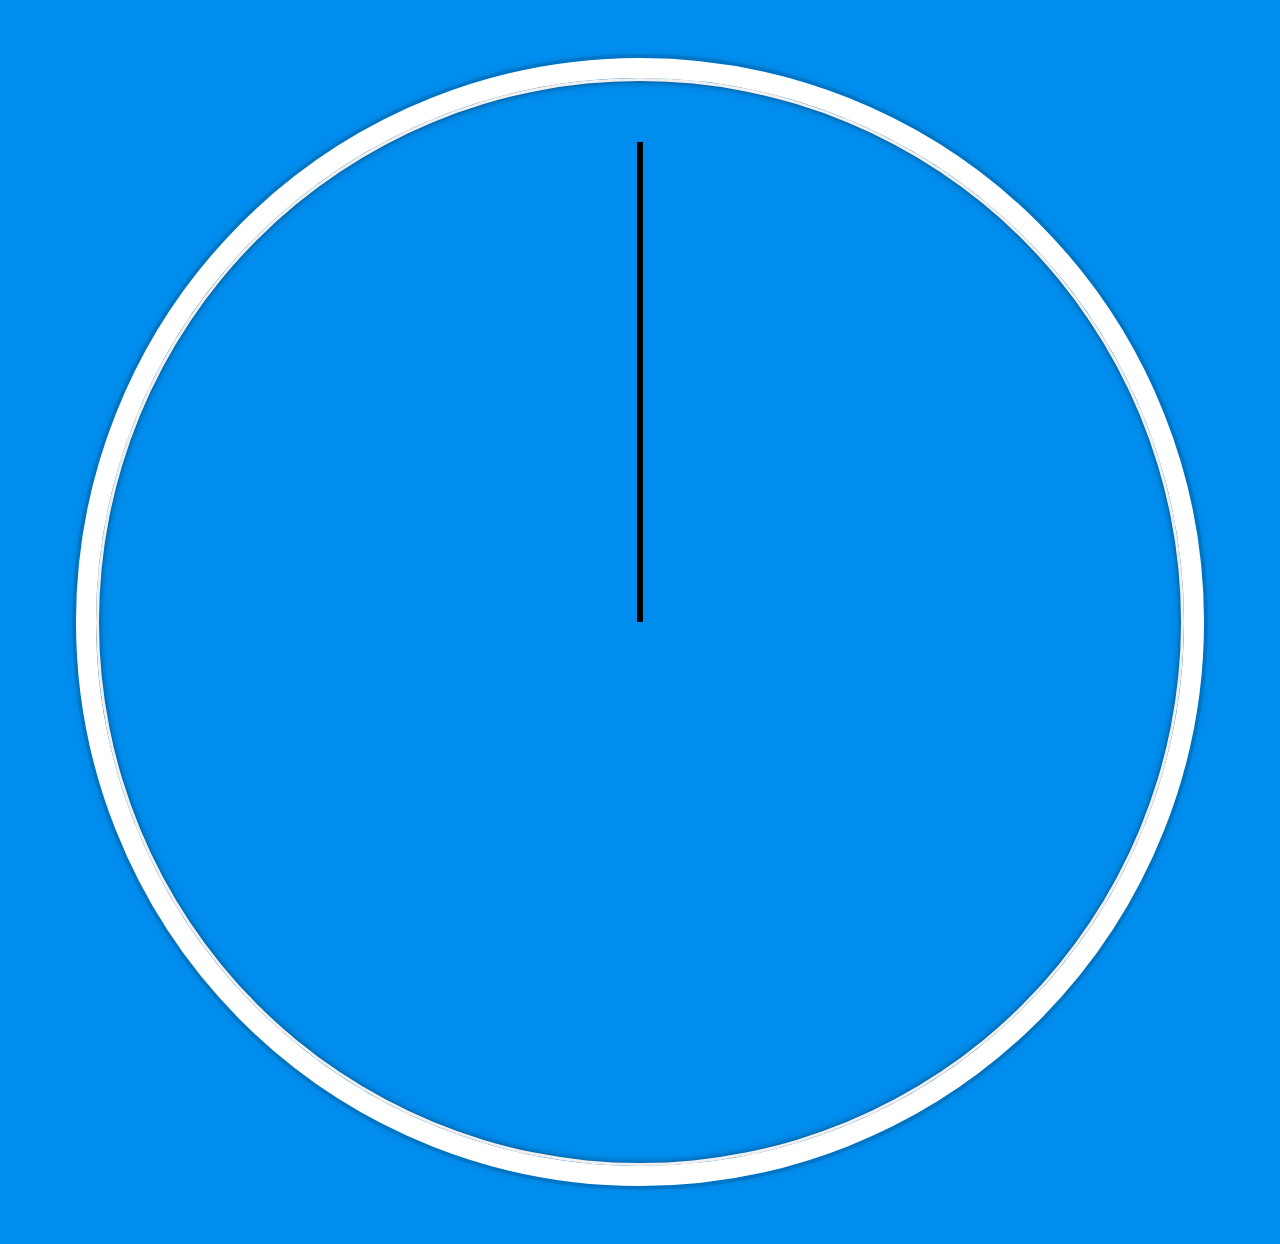
==== 02 - CSS + JS Clock/index.html @ bd6c32db "feat: Add second exercise css and html initial part" ====
<!DOCTYPE html>
<html lang="en">
  <head>
    <meta charset="UTF-8" />
    <title>CSS + JS Clock</title>
    <link rel="stylesheet" href="style.css" />
  </head>
  <body>
    <div class="clock">
      <div class="clock-face">
        <div class="hand hour-hand"></div>
        <div class="hand min-hand"></div>
        <div class="hand second-hand"></div>
      </div>
    </div>
    <script></script>
  </body>
</html>
---- 02 - CSS + JS Clock/style.css ----
html {
  background: #018ded url(http://unsplash.it/1500/1000?image=881&blur=10);
  background-size: cover;
  font-family: 'Helvetica Neue';
  text-align: center;
  font-size: 10px;
}

body,
html {
  font-size: 2rem;
  display: flex;
  flex: 1;
  min-height: 100vh;
  align-items: center;
}

.clock {
  width: 30rem;
  height: 30rem;
  border: 20px solid white;
  border-radius: 50%;
  margin: 50px auto;
  position: relative;
  padding: 2rem;
  box-shadow: 0 0 0 4px rgba(0, 0, 0, 0.1), inset 0 0 0 3px #efefef,
    inset 0 0 10px black, 0 0 10px rgba(0, 0, 0, 0.2);
}

.clock-face {
  position: relative;
  width: 100%;
  height: 100%;
  transform: translateY(-3px); /* account for the height of the clock hands */
}

.hand {
  position: absolute;
  width: 50%;
  height: 6px;
  background: black;
  top: 50%;
  transform-origin: 100%;
  transform: rotate(90deg);
  transition: all 0.05s;
  transition-timing-function: cubic-bezier(0.1, 2.7, 0.58, 1);
}
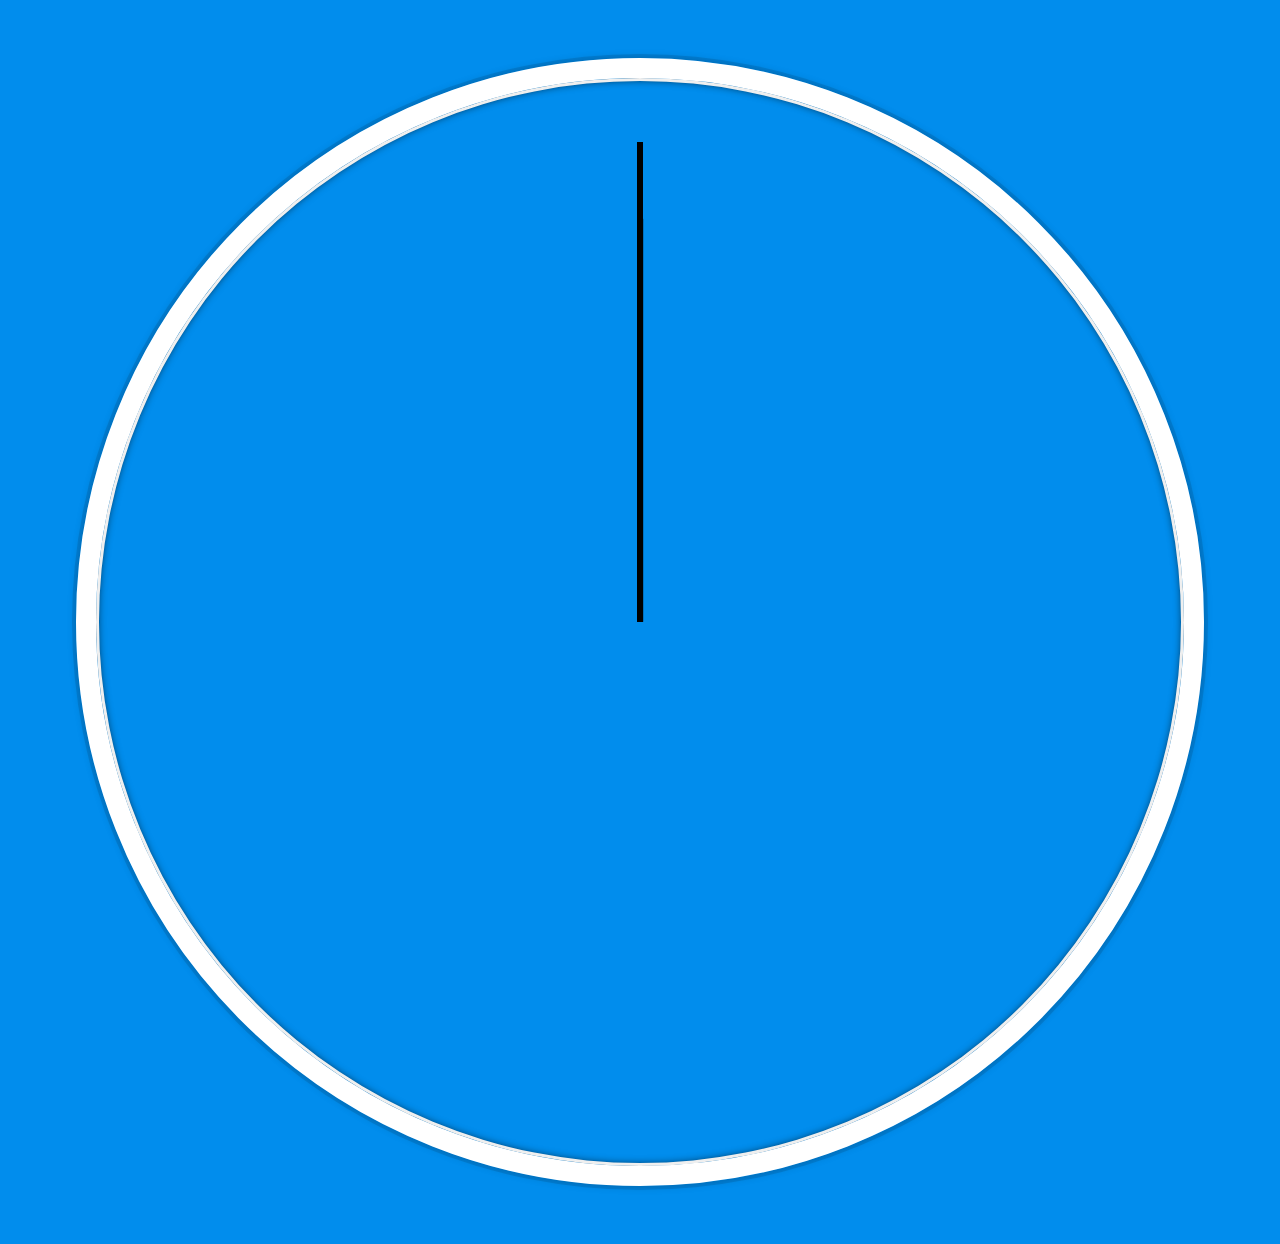
==== commit fb10338d: "feat: Add final lesson 02 js + clock" ====
--- a/02 - CSS + JS Clock/index.html
+++ b/02 - CSS + JS Clock/index.html
@@ -13,6 +13,34 @@
         <div class="hand second-hand"></div>
       </div>
     </div>
-    <script></script>
+    <script>
+      const startClock = () => {
+        const hourHand = document.querySelector('.hour-hand');
+        const minutesdHand = document.querySelector('.min-hand');
+        const secondHand = document.querySelector('.second-hand');
+        setInterval(() => {
+          const date = new Date();
+          const hour = date.getHours();
+          const hourDegrees = ((hour / 12) * 360) + 90;
+          hourHand.style.transform = `rotate(${hourDegrees}deg)`;
+
+          const minutes = date.getMinutes();
+          const minutesDegrees = ((minutes / 60) * 360) + 90;
+          minutesdHand.style.transform = `rotate(${minutes}deg)`;
+
+          const seconds = date.getSeconds();
+          const secondsDegrees = ((seconds / 60) * 360) + 90;
+          console.log(seconds);
+          if (seconds === 0) {
+            secondHand.style.transition = 'none';
+          } else {
+            secondHand.style.transition = 'all 0.05s';
+          }
+          secondHand.style.transform = `rotate(${secondsDegrees}deg)`;
+        }, 1000);
+      };
+
+      startClock();
+    </script>
   </body>
 </html>
--- a/02 - CSS + JS Clock/style.css
+++ b/02 - CSS + JS Clock/style.css
@@ -45,3 +45,13 @@
   transition: all 0.05s;
   transition-timing-function: cubic-bezier(0.1, 2.7, 0.58, 1);
 }
+
+.hour-hand {
+  width: 35%;
+  left: 15%;
+}
+
+.min-hand {
+  width: 42%;
+  left: 8%;
+}
